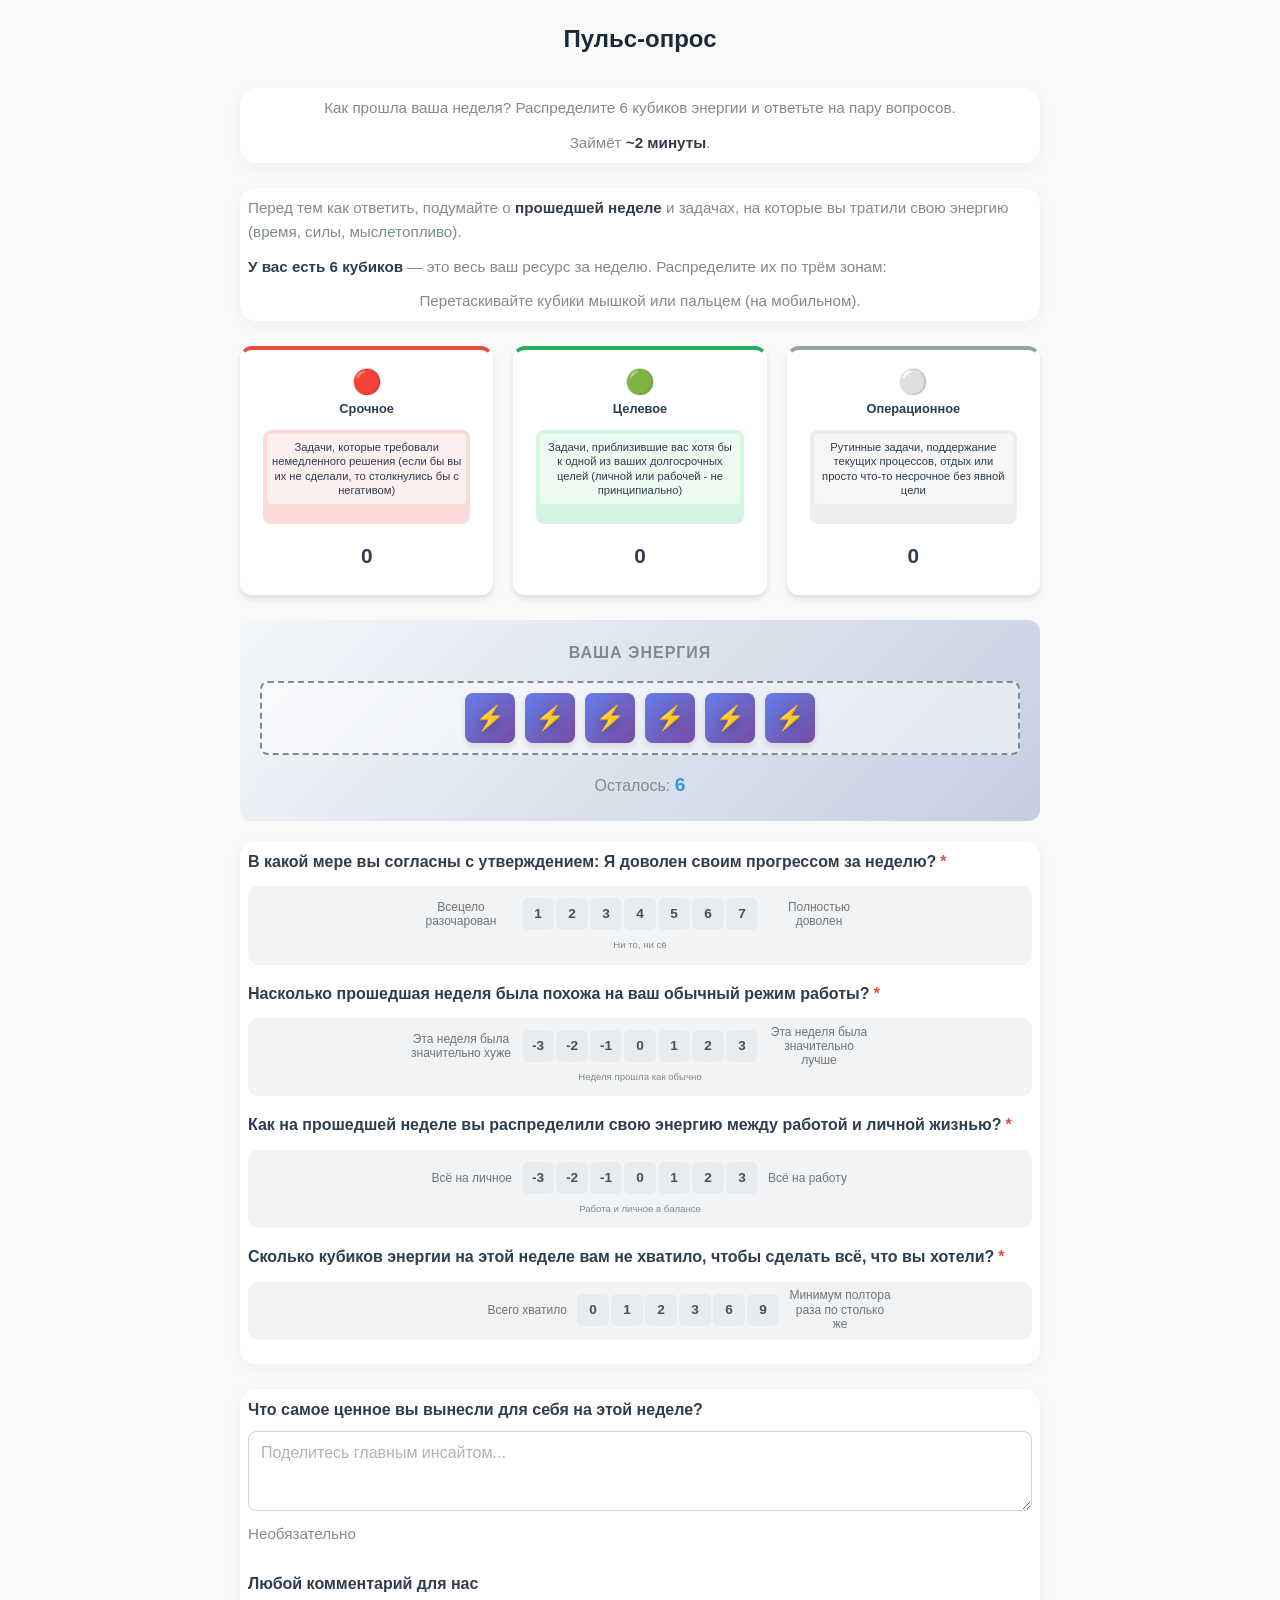
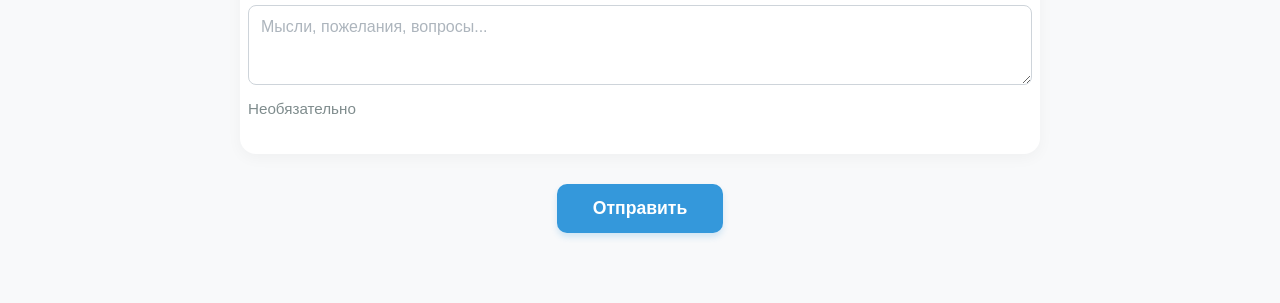
==== Survey-Pulse-Q3-2026/index.html @ b4b60b42 "всякая шняга" ====
<!DOCTYPE html>
<html lang="ru">
<head>
<meta charset="UTF-8">
<meta name="viewport" content="width=device-width, initial-scale=1.0">
<title>Пульс-опрос</title>
<link rel="icon" type="image/svg+xml" href="favicon.svg">
<link rel="stylesheet" href="style.css">
</head>
<body>

<div class="app-container">

    <!-- Главная страница -->
    <section id="survey-page" class="page active">
        <h1>Пульс-опрос</h1>

        <div class="card intro-card">
            <p>Как прошла ваша неделя? Распределите 6 кубиков энергии и ответьте на пару вопросов.</p>
            <p>Займёт <strong>~2 минуты</strong>.</p>
        </div>

        <!-- Инструкция и легенда -->
        <div class="card">
            <p>Перед тем как ответить, подумайте о <strong>прошедшей неделе</strong> и задачах, на которые вы тратили свою энергию (время, силы, мыслетопливо).</p>
            <p><strong>У вас есть 6 кубиков</strong> — это весь ваш ресурс за неделю. Распределите их по трём зонам:</p>
            <p style="text-align: center; color: var(--text-muted);">Перетаскивайте кубики мышкой или пальцем (на мобильном).</p>
        </div>

        <!-- Три зоны для сброса кубиков (теперь выше пула) -->
        <div class="zones-container">
            <!-- Зона 1: Срочное -->
            <div class="zone reactive-zone" data-zone="reactive">
                <div class="zone-header">
                    <span class="zone-icon">🔴</span>
                    <h3>Срочное</h3>
                </div>
<div class="zone-drop-area" id="reactive-zone">
                    <div class="zone-definition">
                        Задачи, которые требовали немедленного решения (если бы вы их не сделали, то столкнулись бы с негативом)
                    </div>
                    <div class="zone-cubes" id="reactive-cubes"></div>
                </div>
                <div class="zone-counter">
                    <span class="count-value">0</span>
                </div>
            </div>

            <!-- Зона 2: Целевое -->
            <div class="zone proactive-zone" data-zone="proactive">
                <div class="zone-header">
                    <span class="zone-icon">🟢</span>
                    <h3>Целевое</h3>
                </div>
<div class="zone-drop-area" id="proactive-zone">
                    <div class="zone-definition">
                        Задачи, приблизившие вас хотя бы к одной из ваших долгосрочных целей (личной или рабочей - не принципиально)
                    </div>
                    <div class="zone-cubes" id="proactive-cubes"></div>
                </div>
                <div class="zone-counter">
                    <span class="count-value">0</span>
                </div>
            </div>

            <!-- Зона 3: Операционное -->
            <div class="zone operational-zone" data-zone="operational">
                <div class="zone-header">
                    <span class="zone-icon">⚪</span>
                    <h3>Операционное</h3>
                </div>
<div class="zone-drop-area" id="operational-zone">
                    <div class="zone-definition">
                        Рутинные задачи, поддержание текущих процессов, отдых или просто что-то несрочное без явной цели
                    </div>
                    <div class="zone-cubes" id="operational-cubes"></div>
                </div>
                <div class="zone-counter">
                    <span class="count-value">0</span>
                </div>
            </div>
        </div>

        <!-- Зона пула (источник кубиков) -->
        <div class="pool-container" id="pool">
            <div class="pool-label">Ваша энергия</div>
            <div class="pool-slots" id="pool-slots">
                <!-- Кубики будут добавлены через JS -->
            </div>
            <div class="pool-counter">
                Осталось: <span id="available-cubes">—</span>
            </div>
        </div>

        <!-- Вопрос про удовлетворённость прогрессом -->
        <div class="card">
            <div class="likert-scale-group">
                <label>В какой мере вы согласны с утверждением: Я доволен своим прогрессом за неделю?<span class="required-star">*</span></label>
                <div class="likert-center-scale">
                    <span class="likert-center-label left">Всецело разочарован</span>

                    <input type="radio" name="satisfaction" id="sat-1" value="1">
                    <label for="sat-1">1</label>

                    <input type="radio" name="satisfaction" id="sat-2" value="2">
                    <label for="sat-2">2</label>

                    <input type="radio" name="satisfaction" id="sat-3" value="3">
                    <label for="sat-3">3</label>

                    <input type="radio" name="satisfaction" id="sat-4" value="4">
                    <label for="sat-4">4</label>

                    <input type="radio" name="satisfaction" id="sat-5" value="5">
                    <label for="sat-5">5</label>

                    <input type="radio" name="satisfaction" id="sat-6" value="6">
                    <label for="sat-6">6</label>

                    <input type="radio" name="satisfaction" id="sat-7" value="7">
                    <label for="sat-7" class="hint-trigger">7</label>

                    <span class="likert-center-label right hint-target">Полностью доволен</span>
                    <p class="center-scale-note">Ни то, ни сё</p>
                </div>
            </div>

            <!-- Насколько показательная неделя (-3 до +3) -->
            <div class="likert-scale-group">
                <label>Насколько прошедшая неделя была похожа на ваш обычный режим работы?<span class="required-star">*</span></label>
                <div class="likert-center-scale">
                    <span class="likert-center-label left">Эта неделя была значительно хуже</span>

                    <input type="radio" name="representative" id="rep--3" value="-3">
                    <label for="rep--3">-3</label>

                    <input type="radio" name="representative" id="rep--2" value="-2">
                    <label for="rep--2">-2</label>

                    <input type="radio" name="representative" id="rep--1" value="-1">
                    <label for="rep--1">-1</label>

                    <input type="radio" name="representative" id="rep-0" value="0">
                    <label for="rep-0">0</label>

                    <input type="radio" name="representative" id="rep-1" value="1">
                    <label for="rep-1">1</label>

                    <input type="radio" name="representative" id="rep-2" value="2">
                    <label for="rep-2">2</label>

                    <input type="radio" name="representative" id="rep-3" value="3">
                    <label for="rep-3">3</label>

                    <span class="likert-center-label right">Эта неделя была значительно лучше</span>
                    <p class="center-scale-note">Неделя прошла как обычно</p>
                </div>
            </div>

            <!-- Доля работы (-3 до +3) -->
            <div class="likert-scale-group">
                <label>Как на прошедшей неделе вы распределили свою энергию между работой и личной жизнью?<span class="required-star">*</span></label>
                <div class="likert-center-scale">
                    <span class="likert-center-label left">Всё на личное</span>

                    <input type="radio" name="work_life" id="wl--3" value="-3">
                    <label for="wl--3">-3</label>

                    <input type="radio" name="work_life" id="wl--2" value="-2">
                    <label for="wl--2">-2</label>

                    <input type="radio" name="work_life" id="wl--1" value="-1">
                    <label for="wl--1">-1</label>

                    <input type="radio" name="work_life" id="wl-0" value="0">
                    <label for="wl-0">0</label>

                    <input type="radio" name="work_life" id="wl-1" value="1">
                    <label for="wl-1">1</label>

                    <input type="radio" name="work_life" id="wl-2" value="2">
                    <label for="wl-2">2</label>

                    <input type="radio" name="work_life" id="wl-3" value="3">
                    <label for="wl-3">3</label>

                    <span class="likert-center-label right">Всё на работу</span>
                    <p class="center-scale-note">Работа и личное в балансе</p>
                </div>
            </div>

            <!-- Энергетический дефицит -->
            <div class="likert-scale-group">
                <label>Сколько кубиков энергии на этой неделе вам не хватило, чтобы сделать всё, что вы хотели?<span class="required-star">*</span></label>
                <div class="likert-deficit-scale">
                    <span class="likert-deficit-label left">Всего хватило</span>

                    <input type="radio" name="energy_deficit" id="def-0" value="0">
                    <label for="def-0">0</label>

                    <input type="radio" name="energy_deficit" id="def-1" value="1">
                    <label for="def-1">1</label>

                    <input type="radio" name="energy_deficit" id="def-2" value="2">
                    <label for="def-2">2</label>

                    <input type="radio" name="energy_deficit" id="def-3" value="3">
                    <label for="def-3">3</label>

                    <input type="radio" name="energy_deficit" id="def-6" value="6">
                    <label for="def-6">6</label>

                    <input type="radio" name="energy_deficit" id="def-9" value="9">
                    <label for="def-9">9</label>

                    <span class="likert-deficit-label right">Минимум полтора раза по столько же</span>
                </div>
            </div>

        </div>

        <!-- Текстовые поля -->
        <div class="card">
            <div class="text-field">
                <label for="takeaway">Что самое ценное вы вынесли для себя на этой неделе?</label>
                <textarea id="takeaway" placeholder="Поделитесь главным инсайтом..." rows="3"></textarea>
                <p class="field-hint">Необязательно</p>
            </div>

            <div class="text-field">
                <label for="comment">Любой комментарий для нас</label>
                <textarea id="comment" placeholder="Мысли, пожелания, вопросы..." rows="3"></textarea>
                <p class="field-hint">Необязательно</p>
            </div>
        </div>

        <div class="actions">
            <button id="btn-submit" class="btn btn-primary btn-large">Отправить</button>
        </div>
    </section>

    <!-- Страница благодарности -->
    <section id="thank-you" class="page">
        <div class="thank-you">
            <div class="emoji">🙏</div>
            <h1>Спасибо!</h1>
            <p>Ваши ответы сохранены.</p>
        </div>
    </section>

</div>

<script src="drag-drop.js"></script>
<script src="app.js"></script>
</body>
</html>
---- Survey-Pulse-Q3-2026/style.css ----
/* ============================================
   Пульс-опрос: точная копия стилей из исследования валидации
   ============================================ */

:root {
    --primary-color: #3498db;
    --bg-color: #f8f9fa;
    --card-bg: #ffffff;
    --text-main: #2c3e50;
    --text-muted: #7f8c8d;

    /* Цвета зон */
    --color-reactive: #e74c3c;
    --color-reactive-light: #fadbd8;
    --color-proactive: #27ae60;
    --color-proactive-light: #d5f5e3;
    --color-operational: #95a5a6;
    --color-operational-light: #ebedef;

    --shadow: 0 4px 6px rgba(0, 0, 0, 0.1);
    --shadow-hover: 0 6px 12px rgba(0, 0, 0, 0.15);
    --radius: 12px;
    --radius-sm: 8px;
    --transition: all 0.3s ease;
}

* { margin: 0; padding: 0; box-sizing: border-box; }

body {
    font-family: -apple-system, BlinkMacSystemFont, "Segoe UI", Roboto, Arial, sans-serif;
    padding: 20px;
    background: var(--bg-color);
    color: var(--text-main);
    line-height: 1.6;
}

.app-container { max-width: 800px; margin: 0 auto; }

h1 {
    text-align: center; margin-bottom: 30px;
    font-weight: 800; color: #1a2a3a;
}

h2, h3 { margin-top: 0; color: #2c3e50; }

.page { display: none; animation: fadeIn 0.4s ease; }
.page.active { display: block; }
@keyframes fadeIn { from { opacity: 0; transform: translateY(10px); } to { opacity: 1; transform: translateY(0); } }

/* Карточки */
.card {
    background: var(--card-bg);
    padding: 8px;
    border-radius: 16px;
    box-shadow: 0 4px 15px rgba(0,0,0,0.04);
    margin-bottom: 25px;
}
.card p { margin-bottom: 10px; color: var(--text-muted); font-size: 0.95rem; }
.card p:last-child { margin-bottom: 0; }
.card p strong { color: var(--text-main); }
.card .center-scale-note { font-size: 0.6rem; }

.intro-card { text-align: center; }

/* === Легенда зон === */
.zones-legend {
    display: flex;
    flex-direction: column;
    gap: 15px;
    margin-bottom: 20px;
    padding: 0;
    background: transparent;
    border-radius: 0;
}

.legend-item {
    display: flex; gap: 12px; padding: 12px;
    border-radius: 8px; border-left: 3px solid;
    background: transparent;
}

.legend-item.reactive { border-color: var(--color-reactive); }
.legend-item.proactive { border-color: var(--color-proactive); }
.legend-item.operational { border-color: var(--color-operational); }

.legend-icon { font-size: 1.8rem; flex-shrink: 0; }
.legend-item strong { display: block; font-size: 1rem; margin-bottom: 5px; color: var(--text-main); }
.legend-item p { font-size: 0.8rem; line-height: 1.4; color: var(--text-main); margin: 0; }

.legend-hint {
    text-align: center;
    font-size: 0.85rem;
    color: var(--text-muted);
    margin-top: 8px;
    display: flex;
    align-items: center;
    justify-content: center;
    gap: 6px;
}
.legend-hint::before {
    content: "ℹ️";
    font-size: 1rem;
}

.drag-hint { text-align: center; color: var(--text-muted); font-size: 0.9rem; margin-top: 15px; }

/* === Pool === */
.pool-container {
    background: linear-gradient(135deg, #f5f7fa 0%, #c3cfe2 100%);
    padding: 20px; border-radius: var(--radius);
    margin-bottom: 20px; text-align: center;
}

.pool-label {
    font-size: 1rem; font-weight: 600; color: var(--text-muted);
    margin-bottom: 15px; text-transform: uppercase; letter-spacing: 1px;
}

.pool-slots {
    display: flex; justify-content: center; flex-wrap: wrap; gap: 10px;
    min-height: 60px; padding: 10px;
    border: 2px dashed var(--text-muted); border-radius: var(--radius-sm);
    background: rgba(255, 255, 255, 0.5); transition: var(--transition);
}
.pool-slots.drag-over { border-color: var(--primary-color); background: rgba(52, 152, 219, 0.1); }

.pool-counter { margin-top: 15px; font-size: 1rem; color: var(--text-muted); }
.pool-counter #available-cubes { font-weight: bold; color: var(--primary-color); font-size: 1.2rem; }

/* === Zones === */
.zones-container {
    display: grid; grid-template-columns: repeat(3, 1fr);
    gap: 20px; margin-bottom: 25px;
}

.zone {
    background: var(--card-bg); border-radius: var(--radius); padding: 20px;
    box-shadow: var(--shadow); transition: var(--transition);
    border: 3px solid transparent; min-height: 180px;
    display: flex; flex-direction: column;
}
.zone:hover { box-shadow: var(--shadow-hover); }
.zone.drag-over { transform: scale(1.02); border-color: var(--primary-color); }

.zone-header {
    display: flex; flex-direction: column; align-items: center; gap: 5px;
    margin-bottom: 10px; flex-shrink: 0;
}
.zone-header h3 { font-size: 0.8rem; color: var(--text-main); text-align: center; margin: 0; }
.zone-icon { font-size: 1.5rem; line-height: 1; }

.zone-drop-area {
    min-height: 80px; background: rgba(0, 0, 0, 0.03);
    border-radius: var(--radius-sm); padding: 4px;
    display: flex; flex-wrap: wrap; gap: 8px;
    align-items: flex-start; justify-content: center;
    transition: var(--transition); flex: 1;
}
.zone-drop-area.drag-over { background: rgba(52, 152, 219, 0.1); border: 2px dashed var(--primary-color); }

.zone-definition {
    width: 100%;
    font-size: 0.7rem;
    color: var(--text-main);
    text-align: center;
    line-height: 1.3;
    margin-bottom: 8px;
    padding: 6px 4px;
    background: rgba(255, 255, 255, 0.6);
    border-radius: 4px;
}

.zone-cubes { display: flex; flex-wrap: wrap; gap: 8px; justify-content: center; }

.zone-counter { text-align: center; margin-top: 15px; font-size: 1rem; color: var(--text-muted); }
.zone-counter .count-value { font-weight: bold; font-size: 1.3rem; color: var(--text-main); }

/* Цвета зон */
.reactive-zone { border-top: 4px solid var(--color-reactive); }
.reactive-zone .zone-drop-area { background: var(--color-reactive-light); }
.proactive-zone { border-top: 4px solid var(--color-proactive); }
.proactive-zone .zone-drop-area { background: var(--color-proactive-light); }
.operational-zone { border-top: 4px solid var(--color-operational); }
.operational-zone .zone-drop-area { background: var(--color-operational-light); }

/* === Energy Cube === */
.energy-cube {
    width: 50px; height: 50px;
    background: linear-gradient(135deg, #667eea 0%, #764ba2 100%);
    border-radius: var(--radius-sm);
    display: flex; align-items: center; justify-content: center;
    cursor: grab; user-select: none;
    box-shadow: var(--shadow); transition: var(--transition);
    touch-action: none;
}
.energy-cube:hover { transform: scale(1.1); box-shadow: var(--shadow-hover); }
.energy-cube:active { cursor: grabbing; }
.energy-cube.dragging { opacity: 0.5; transform: scale(1.2); }
.energy-cube span { font-size: 1.5rem; filter: drop-shadow(0 2px 4px rgba(0,0,0,0.3)); }

/* === Кнопки === */
.actions { display: flex; justify-content: center; margin-top: 30px; margin-bottom: 50px; }
.btn {
    padding: 12px 30px; border: none; border-radius: 10px;
    font-size: 16px; font-weight: 600; cursor: pointer; transition: all 0.2s ease;
}
.btn:disabled { opacity: 0.5; cursor: not-allowed; }
.btn-primary {
    background: var(--primary-color); color: white;
    box-shadow: 0 4px 6px rgba(52, 152, 219, 0.2);
}
.btn-primary:hover:not(:disabled) {
    background: #2980b9; transform: translateY(-2px);
    box-shadow: 0 6px 12px rgba(52, 152, 219, 0.3);
}
.btn-large { font-size: 1.1rem; padding: 14px 36px; }

/* === Likert: центрированная шкала (-3..+3) === */
.required-star { color: #e74c3c; margin-left: 4px; font-weight: 700; }

.likert-scale-group { margin-bottom: 16px; }
.likert-scale-group > label { font-weight: 700; margin-bottom: 12px; display: block; font-size: 1rem; }

.likert-center-scale {
    display: grid; grid-template-columns: auto repeat(7, 32px) auto;
    grid-template-rows: auto auto; gap: 2px; align-items: center;
    background: #f1f3f5; padding: 12px 8px; border-radius: 10px;
    position: relative; justify-content: center;
}
.likert-center-scale input[type="radio"] { display: none; }
.likert-center-scale label {
    width: 32px; height: 32px; display: flex; align-items: center; justify-content: center;
    background: #e9ecef; border-radius: 6px; font-size: 0.85rem; font-weight: 600;
    cursor: pointer; transition: all 0.15s ease; color: #495057;
}
.likert-center-scale label:hover { background: #dee2e6; }
.likert-center-scale input[type="radio"]:checked + label {
    background: var(--primary-color); color: white; box-shadow: 0 2px 4px rgba(52,152,219,0.3);
}
.likert-center-label {
    font-size: 0.75rem; color: #6c757d; line-height: 1.2; text-align: center;
    display: flex; align-items: center; height: 32px; box-sizing: border-box; width: 110px;
}
.likert-center-label.left { justify-content: flex-end; padding-right: 8px; }
.likert-center-label.right { justify-content: flex-start; padding-left: 8px; }
.center-scale-note {
    grid-column: 1 / -1; text-align: center; margin-top: 5px;
    font-size: 0.8rem; color: #6c757d;
}

/* === Шкала дефицита === */
.likert-deficit-scale {
    display: grid; grid-template-columns: auto repeat(7, 32px) auto;
    grid-template-rows: auto auto; gap: 2px; align-items: center;
    background: #f1f3f5; padding: 12px 8px; border-radius: 10px;
    position: relative; justify-content: center;
}
.likert-deficit-scale input[type="radio"] { display: none; }
.likert-deficit-scale label {
    width: 32px; height: 32px; display: flex; align-items: center; justify-content: center;
    background: #e9ecef; border-radius: 6px; font-size: 0.85rem; font-weight: 600;
    cursor: pointer; transition: all 0.15s ease; color: #495057;
}
.likert-deficit-scale label:hover { background: #dee2e6; }
.likert-deficit-scale input[type="radio"]:checked + label {
    background: var(--primary-color); color: white; box-shadow: 0 2px 4px rgba(52,152,219,0.3);
}
.likert-deficit-label {
    font-size: 0.75rem; color: #6c757d; line-height: 1.2; text-align: center;
    display: flex; align-items: center; height: 32px; box-sizing: border-box; width: 110px;
}
.likert-deficit-label.left { justify-content: flex-end; padding-right: 8px; }
.likert-deficit-label.right { justify-content: flex-start; padding-left: 8px; }

/* Радио вертикальный список */
.radio-vertical-list { display: flex; flex-direction: column; gap: 10px; }
.radio-item { display: flex; align-items: flex-start; gap: 10px; }
.radio-item input[type="radio"] { margin-top: 4px; accent-color: var(--primary-color); flex-shrink: 0; }
.radio-item label { font-size: 0.95rem; color: var(--text-main); cursor: pointer; }

/* Пасхалка - hint при наведении */
.hint-target {
    position: relative;
    cursor: help;
}

.hint-target::after {
    content: "Не смотря на весь пиздец, я сегодня молодец";
    position: absolute;
    bottom: 100%;
    left: 50%;
    transform: translateX(-50%);
    background: #333;
    color: #fff;
    padding: 8px 12px;
    border-radius: 6px;
    font-size: 0.8rem;
    white-space: normal;
    max-width: 250px;
    text-align: center;
    opacity: 0;
    pointer-events: none;
    transition: opacity 0.2s ease;
    z-index: 100;
    margin-bottom: 8px;
    box-shadow: 0 2px 8px rgba(0,0,0,0.2);
}

.hint-target:hover::after {
    opacity: 1;
}

/* Текстовые поля */
.text-field { margin-bottom: 25px; }
.text-field label { display: block; font-weight: 600; margin-bottom: 8px; color: var(--text-main); font-size: 1rem; }
.text-field textarea {
    width: 100%; min-height: 80px; padding: 12px; font-size: 1rem;
    border: 1px solid #ced4da; border-radius: 8px; font-family: inherit; resize: vertical;
    box-sizing: border-box;
}
.text-field textarea:focus { outline: none; border-color: var(--primary-color); box-shadow: 0 0 0 3px rgba(52,152,219,0.15); }
.text-field textarea::placeholder { color: #adb5bd; }
.field-hint { font-size: 0.8rem; color: var(--text-muted); margin-top: 4px; }

/* Спасибо */
.thank-you { text-align: center; padding: 60px 20px; }
.thank-you .emoji { font-size: 3rem; margin-bottom: 16px; }
.thank-you p { color: var(--text-muted); font-size: 1.1rem; }

/* === Адаптивность === */
@media (max-width: 768px) {
    .zones-container { gap: 10px; }
    .zone { min-height: 150px; padding: 5px; }
    .zone-drop-area { min-height: 60px; }
    .zones-legend { grid-template-columns: 1fr; gap: 10px; padding: 15px; }
    .likert-center-scale { grid-template-columns: auto repeat(7, 26px) auto; }
    .likert-center-scale label { width: 26px; height: 26px; font-size: 0.7rem; }
    .likert-center-label { font-size: 0.6rem; width: 70px; }
    .likert-deficit-scale { grid-template-columns: auto repeat(7, 26px) auto; }
    .likert-deficit-scale label { width: 26px; height: 26px; font-size: 0.7rem; }
    .likert-deficit-label { font-size: 0.6rem; width: 70px; }
}

@media (max-width: 480px) {
    body { padding: 12px; }
    h1 { font-size: 1.3rem; margin-bottom: 20px; }
    .card { padding: 8px; border-radius: 12px; }
    .energy-cube { width: 44px; height: 44px; }
    .energy-cube span { font-size: 1.3rem; }
    .pool-slots { gap: 8px; }
    .btn { padding: 10px 24px; font-size: 0.95rem; }
    .btn-large { padding: 12px 30px; }
    .legend-item p { font-size: 0.75rem; }
}
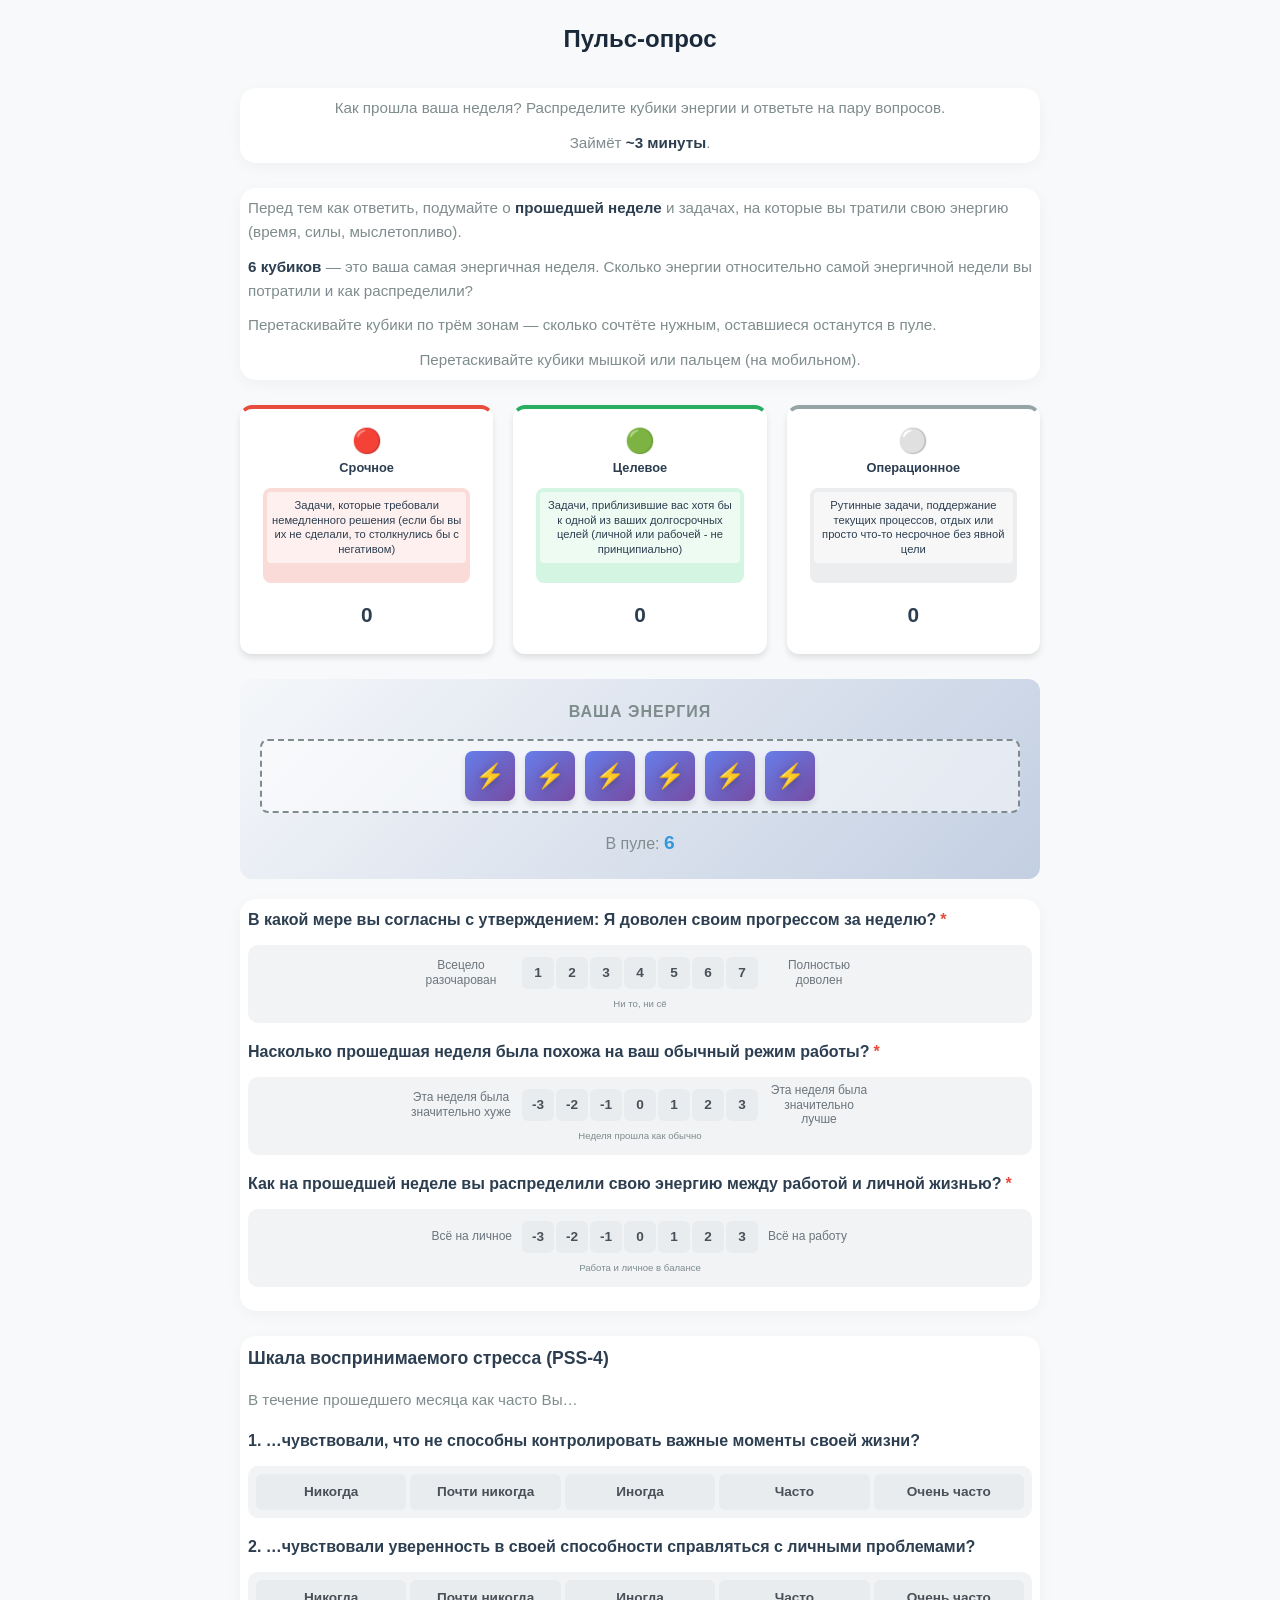
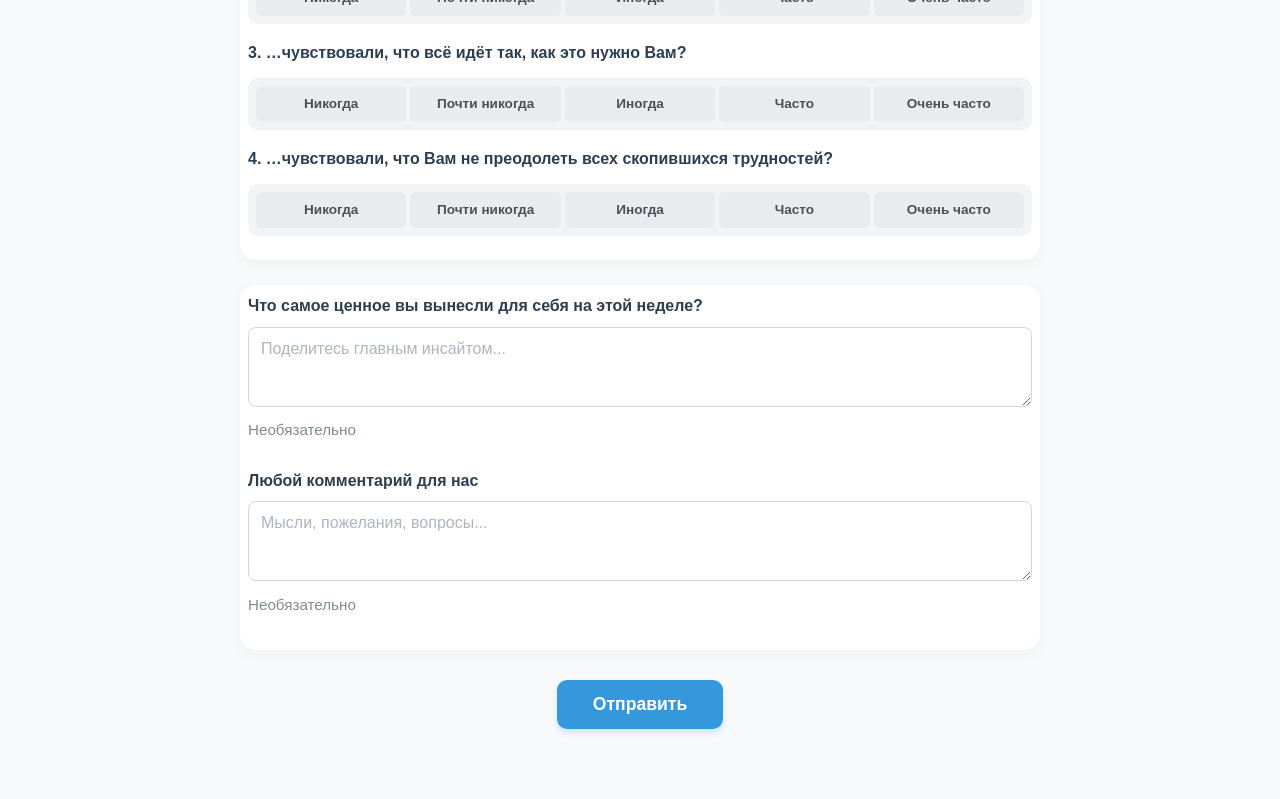
==== commit 4a675bda: "Добавил пульс-опрос на Q3-2026" ====
--- a/Survey-Pulse-Q3-2026/index.html
+++ b/Survey-Pulse-Q3-2026/index.html
@@ -16,14 +16,15 @@
         <h1>Пульс-опрос</h1>
 
         <div class="card intro-card">
-            <p>Как прошла ваша неделя? Распределите 6 кубиков энергии и ответьте на пару вопросов.</p>
-            <p>Займёт <strong>~2 минуты</strong>.</p>
+            <p>Как прошла ваша неделя? Распределите кубики энергии и ответьте на пару вопросов.</p>
+            <p>Займёт <strong>~3 минуты</strong>.</p>
         </div>
 
         <!-- Инструкция и легенда -->
         <div class="card">
             <p>Перед тем как ответить, подумайте о <strong>прошедшей неделе</strong> и задачах, на которые вы тратили свою энергию (время, силы, мыслетопливо).</p>
-            <p><strong>У вас есть 6 кубиков</strong> — это весь ваш ресурс за неделю. Распределите их по трём зонам:</p>
+            <p><strong>6 кубиков</strong> — это ваша самая энергичная неделя. Сколько энергии относительно самой энергичной недели вы потратили и как распределили?</p>
+            <p>Перетаскивайте кубики по трём зонам — сколько сочтёте нужным, оставшиеся останутся в пуле.</p>
             <p style="text-align: center; color: var(--text-muted);">Перетаскивайте кубики мышкой или пальцем (на мобильном).</p>
         </div>
 
@@ -88,7 +89,7 @@
                 <!-- Кубики будут добавлены через JS -->
             </div>
             <div class="pool-counter">
-                Осталось: <span id="available-cubes">—</span>
+                В пуле: <span id="available-cubes">6</span>
             </div>
         </div>
 
@@ -188,35 +189,56 @@
                     <p class="center-scale-note">Работа и личное в балансе</p>
                 </div>
             </div>
-
-            <!-- Энергетический дефицит -->
-            <div class="likert-scale-group">
-                <label>Сколько кубиков энергии на этой неделе вам не хватило, чтобы сделать всё, что вы хотели?<span class="required-star">*</span></label>
-                <div class="likert-deficit-scale">
-                    <span class="likert-deficit-label left">Всего хватило</span>
-
-                    <input type="radio" name="energy_deficit" id="def-0" value="0">
-                    <label for="def-0">0</label>
-
-                    <input type="radio" name="energy_deficit" id="def-1" value="1">
-                    <label for="def-1">1</label>
-
-                    <input type="radio" name="energy_deficit" id="def-2" value="2">
-                    <label for="def-2">2</label>
-
-                    <input type="radio" name="energy_deficit" id="def-3" value="3">
-                    <label for="def-3">3</label>
-
-                    <input type="radio" name="energy_deficit" id="def-6" value="6">
-                    <label for="def-6">6</label>
-
-                    <input type="radio" name="energy_deficit" id="def-9" value="9">
-                    <label for="def-9">9</label>
-
-                    <span class="likert-deficit-label right">Минимум полтора раза по столько же</span>
-                </div>
-            </div>
-
+        </div>
+
+        <!-- PSS-4: Шкала воспринимаемого стресса -->
+        <div class="card">
+            <h2 style="font-size:1.1rem; margin-bottom:16px;">Шкала воспринимаемого стресса (PSS-4)</h2>
+            <p style="margin-bottom:16px;">В течение прошедшего месяца как часто Вы…</p>
+
+            <div class="likert-scale-group">
+                <label>1. …чувствовали, что не способны контролировать важные моменты своей жизни?</label>
+                <div class="likert-horiz-scale">
+                    <input type="radio" name="pss_1" id="pss1-0" value="0"><label for="pss1-0">Никогда</label>
+                    <input type="radio" name="pss_1" id="pss1-1" value="1"><label for="pss1-1">Почти никогда</label>
+                    <input type="radio" name="pss_1" id="pss1-2" value="2"><label for="pss1-2">Иногда</label>
+                    <input type="radio" name="pss_1" id="pss1-3" value="3"><label for="pss1-3">Часто</label>
+                    <input type="radio" name="pss_1" id="pss1-4" value="4"><label for="pss1-4">Очень часто</label>
+                </div>
+            </div>
+
+            <div class="likert-scale-group">
+                <label>2. …чувствовали уверенность в своей способности справляться с личными проблемами?</label>
+                <div class="likert-horiz-scale">
+                    <input type="radio" name="pss_2" id="pss2-0" value="0"><label for="pss2-0">Никогда</label>
+                    <input type="radio" name="pss_2" id="pss2-1" value="1"><label for="pss2-1">Почти никогда</label>
+                    <input type="radio" name="pss_2" id="pss2-2" value="2"><label for="pss2-2">Иногда</label>
+                    <input type="radio" name="pss_2" id="pss2-3" value="3"><label for="pss2-3">Часто</label>
+                    <input type="radio" name="pss_2" id="pss2-4" value="4"><label for="pss2-4">Очень часто</label>
+                </div>
+            </div>
+
+            <div class="likert-scale-group">
+                <label>3. …чувствовали, что всё идёт так, как это нужно Вам?</label>
+                <div class="likert-horiz-scale">
+                    <input type="radio" name="pss_3" id="pss3-0" value="0"><label for="pss3-0">Никогда</label>
+                    <input type="radio" name="pss_3" id="pss3-1" value="1"><label for="pss3-1">Почти никогда</label>
+                    <input type="radio" name="pss_3" id="pss3-2" value="2"><label for="pss3-2">Иногда</label>
+                    <input type="radio" name="pss_3" id="pss3-3" value="3"><label for="pss3-3">Часто</label>
+                    <input type="radio" name="pss_3" id="pss3-4" value="4"><label for="pss3-4">Очень часто</label>
+                </div>
+            </div>
+
+            <div class="likert-scale-group">
+                <label>4. …чувствовали, что Вам не преодолеть всех скопившихся трудностей?</label>
+                <div class="likert-horiz-scale">
+                    <input type="radio" name="pss_4" id="pss4-0" value="0"><label for="pss4-0">Никогда</label>
+                    <input type="radio" name="pss_4" id="pss4-1" value="1"><label for="pss4-1">Почти никогда</label>
+                    <input type="radio" name="pss_4" id="pss4-2" value="2"><label for="pss4-2">Иногда</label>
+                    <input type="radio" name="pss_4" id="pss4-3" value="3"><label for="pss4-3">Часто</label>
+                    <input type="radio" name="pss_4" id="pss4-4" value="4"><label for="pss4-4">Очень часто</label>
+                </div>
+            </div>
         </div>
 
         <!-- Текстовые поля -->
--- a/Survey-Pulse-Q3-2026/style.css
+++ b/Survey-Pulse-Q3-2026/style.css
@@ -246,6 +246,39 @@
 .center-scale-note {
     grid-column: 1 / -1; text-align: center; margin-top: 5px;
     font-size: 0.8rem; color: #6c757d;
+}
+
+/* === Горизонтальная шкала (PSS-4) === */
+.likert-horiz-scale {
+    display: flex;
+    flex-wrap: nowrap;
+    gap: 4px;
+    width: 100%;
+    background: #f1f3f5;
+    padding: 8px 8px;
+    border-radius: 10px;
+}
+.likert-horiz-scale input[type="radio"] { display: none; }
+.likert-horiz-scale label {
+    flex: 1;
+    padding: 10px 2px;
+    border-radius: 6px;
+    background: #e9ecef;
+    font-size: 0.85rem;
+    font-weight: 600;
+    cursor: pointer;
+    transition: all 0.15s ease;
+    color: #495057;
+    display: flex;
+    align-items: center;
+    justify-content: center;
+    text-align: center;
+    white-space: normal; /* Разрешаем перенос текста */
+    line-height: 1.2;
+}
+.likert-horiz-scale label:hover { background: #dee2e6; }
+.likert-horiz-scale input[type="radio"]:checked + label {
+    background: var(--primary-color); color: white; box-shadow: 0 2px 4px rgba(52,152,219,0.3);
 }
 
 /* === Шкала дефицита === */
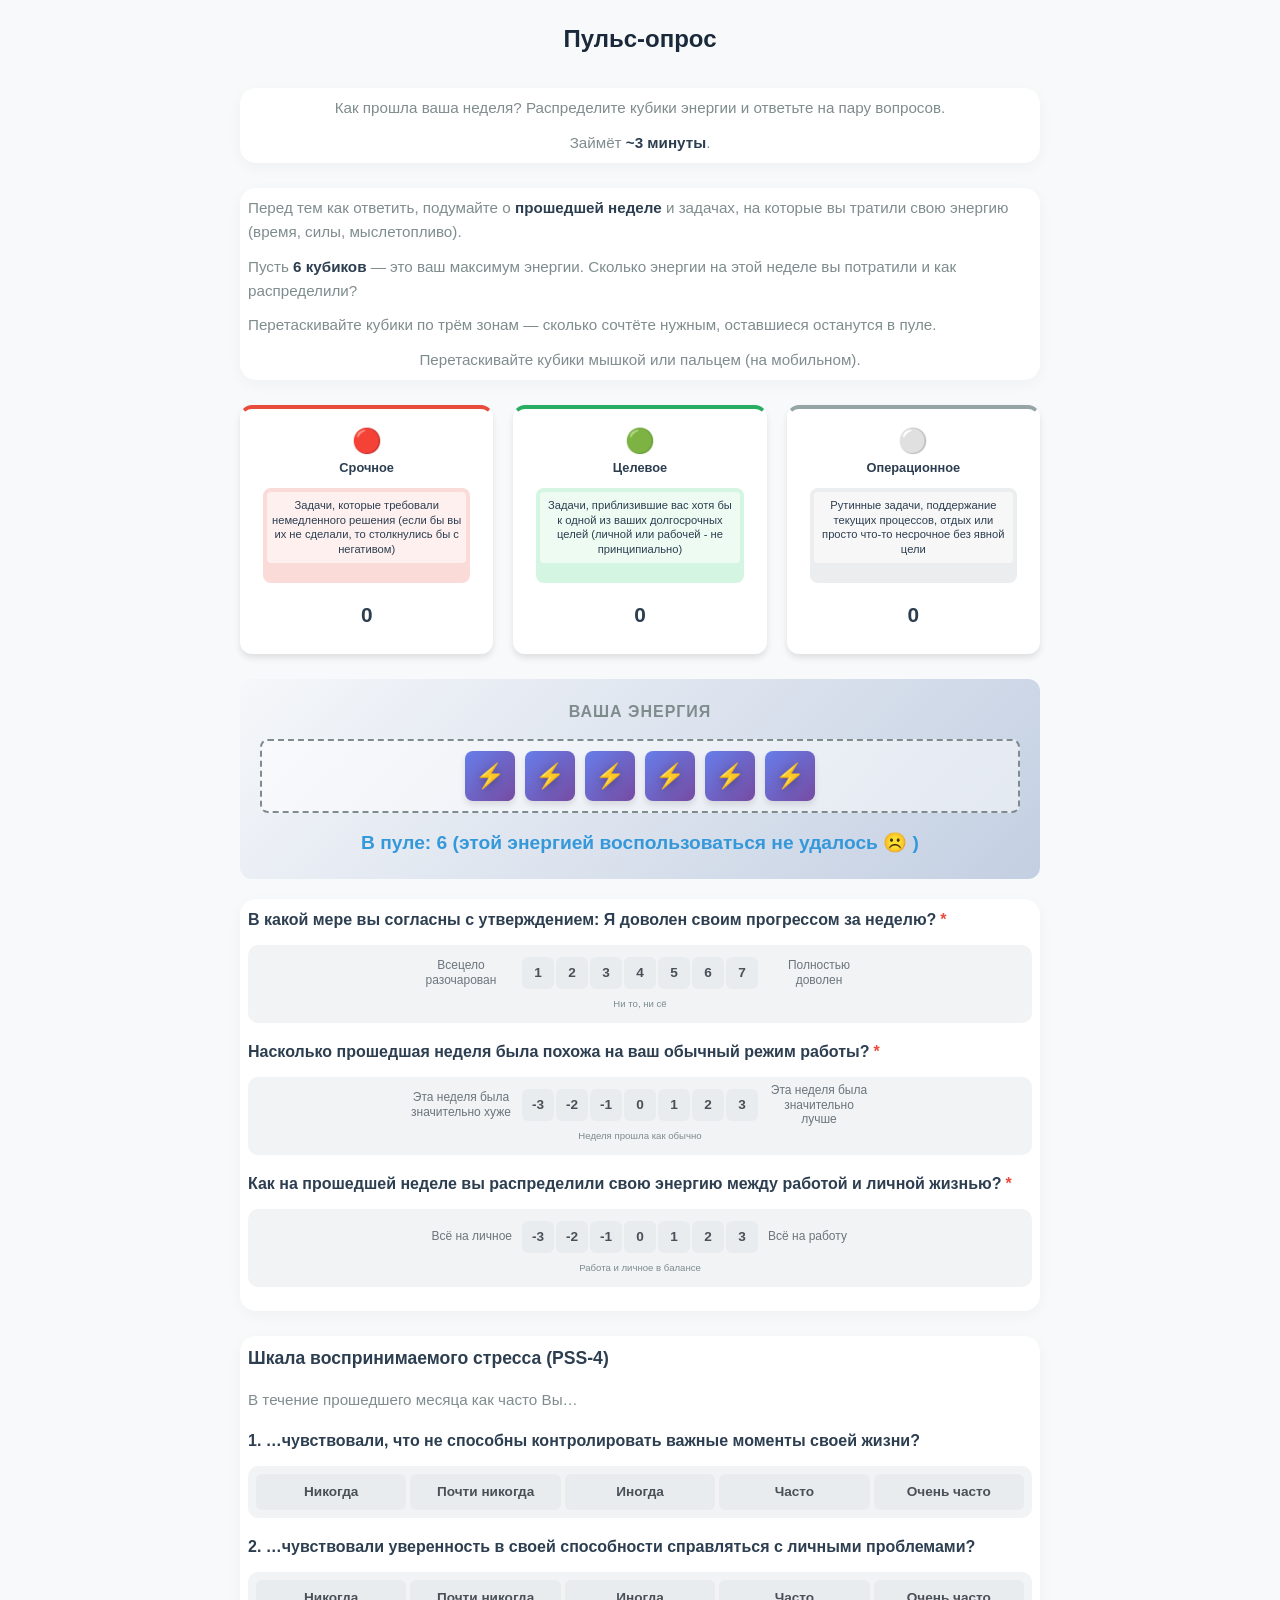
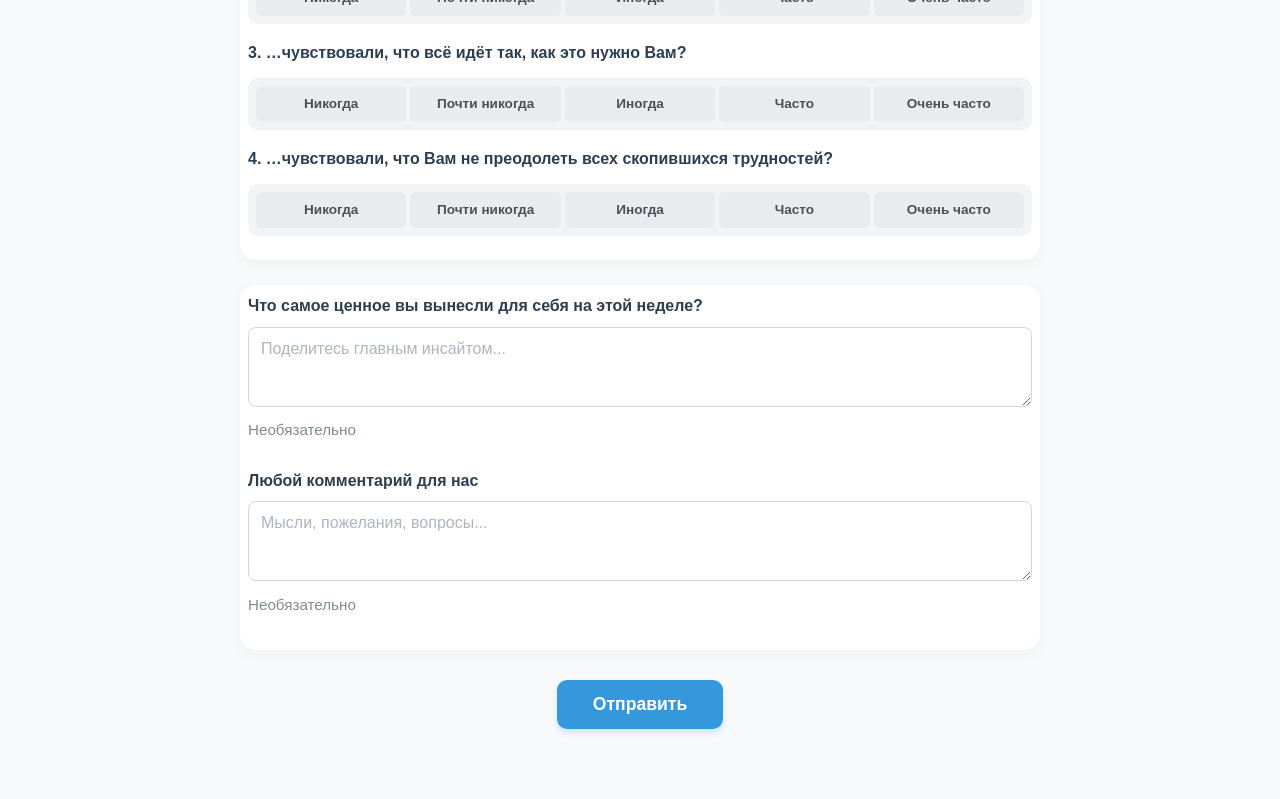
==== commit a0a5e939: "немного косметики и красоты" ====
--- a/Survey-Pulse-Q3-2026/index.html
+++ b/Survey-Pulse-Q3-2026/index.html
@@ -23,7 +23,7 @@
         <!-- Инструкция и легенда -->
         <div class="card">
             <p>Перед тем как ответить, подумайте о <strong>прошедшей неделе</strong> и задачах, на которые вы тратили свою энергию (время, силы, мыслетопливо).</p>
-            <p><strong>6 кубиков</strong> — это ваша самая энергичная неделя. Сколько энергии относительно самой энергичной недели вы потратили и как распределили?</p>
+            <p>Пусть <strong>6 кубиков</strong> — это ваш максимум энергии. Сколько энергии на этой неделе вы потратили и как распределили?</p>
             <p>Перетаскивайте кубики по трём зонам — сколько сочтёте нужным, оставшиеся останутся в пуле.</p>
             <p style="text-align: center; color: var(--text-muted);">Перетаскивайте кубики мышкой или пальцем (на мобильном).</p>
         </div>
@@ -89,7 +89,7 @@
                 <!-- Кубики будут добавлены через JS -->
             </div>
             <div class="pool-counter">
-                В пуле: <span id="available-cubes">6</span>
+                <span id="available-cubes">В пуле: 6 (этой энергией воспользоваться не удалось ☹️ )</span>
             </div>
         </div>
 
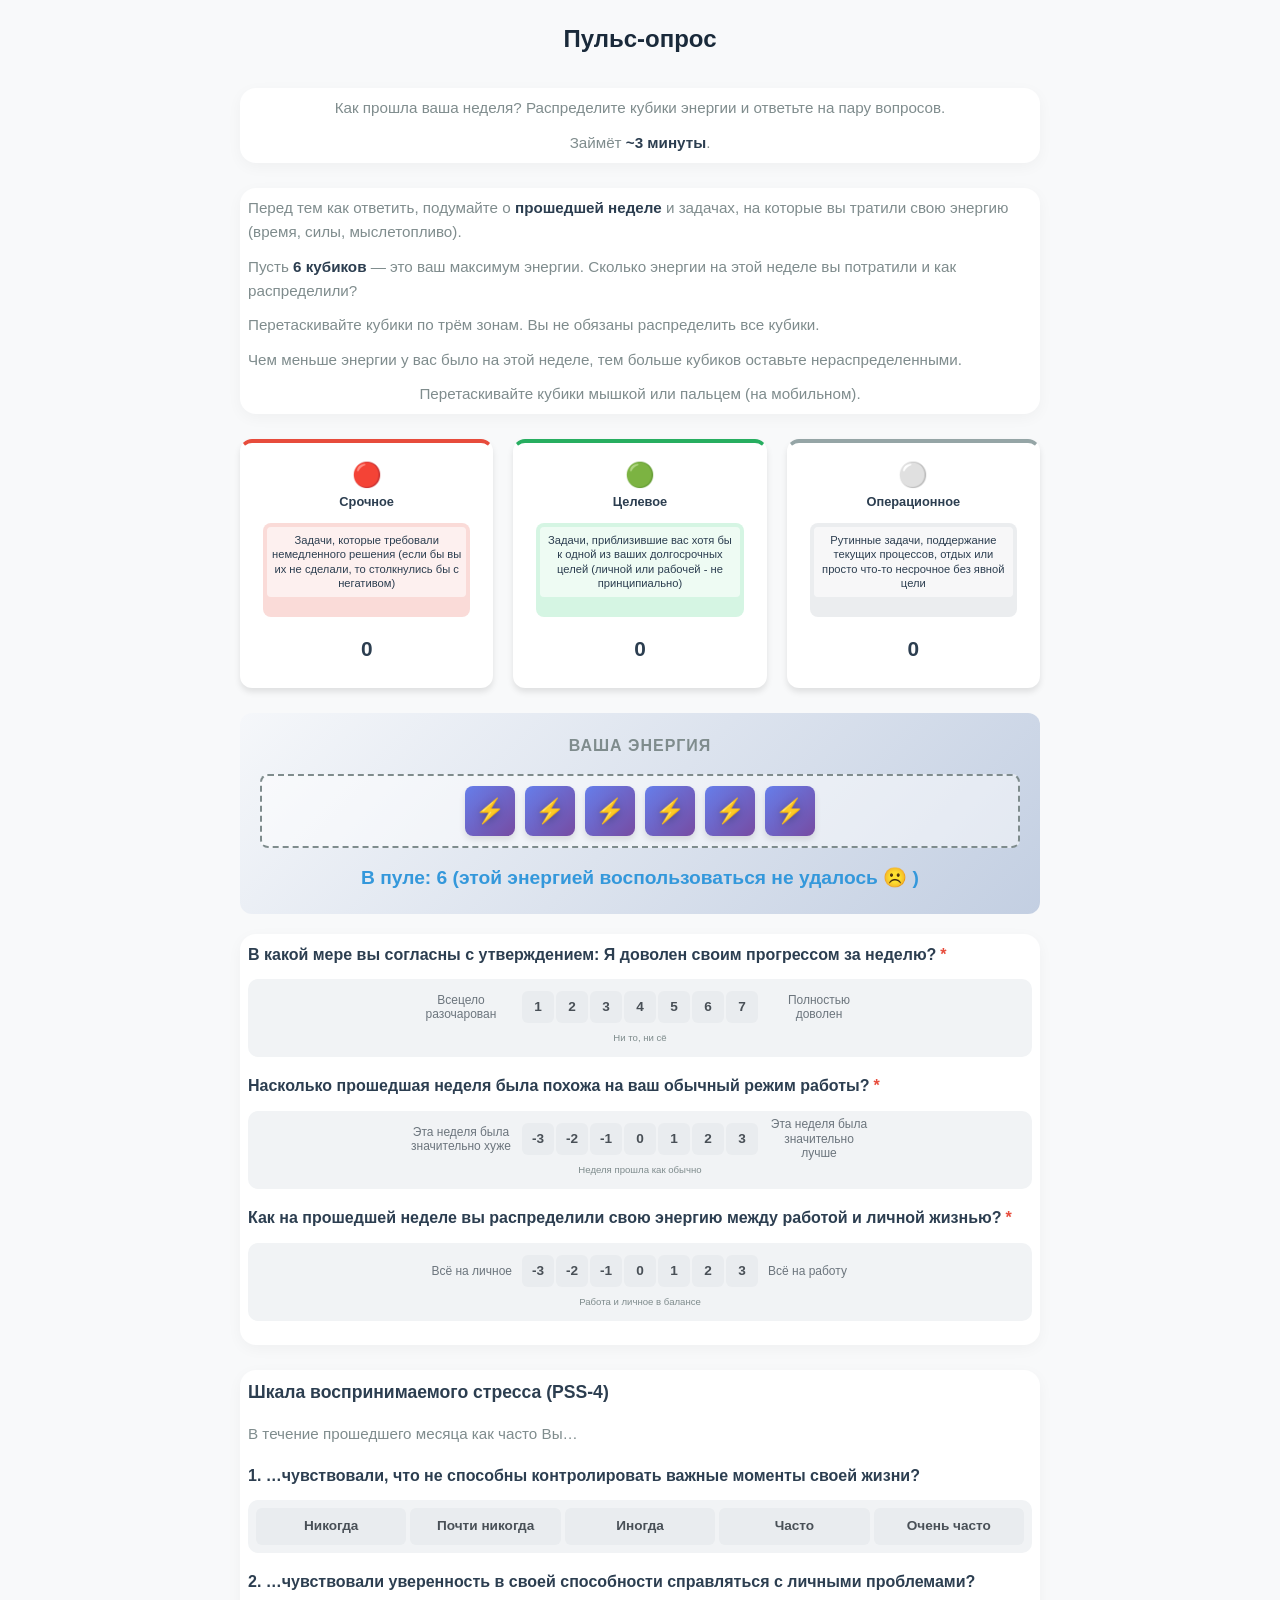
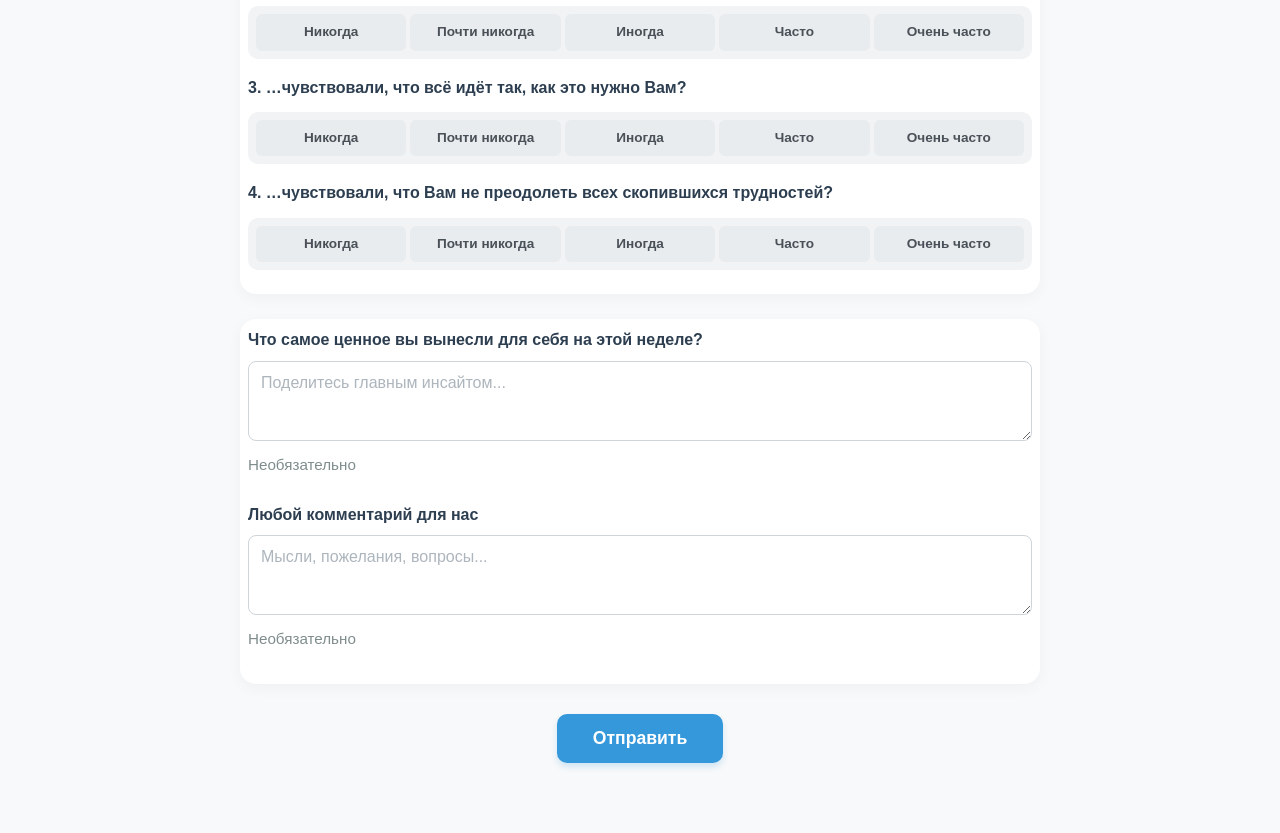
==== commit 55047adb: "Причесал формулировки" ====
--- a/Survey-Pulse-Q3-2026/index.html
+++ b/Survey-Pulse-Q3-2026/index.html
@@ -24,7 +24,8 @@
         <div class="card">
             <p>Перед тем как ответить, подумайте о <strong>прошедшей неделе</strong> и задачах, на которые вы тратили свою энергию (время, силы, мыслетопливо).</p>
             <p>Пусть <strong>6 кубиков</strong> — это ваш максимум энергии. Сколько энергии на этой неделе вы потратили и как распределили?</p>
-            <p>Перетаскивайте кубики по трём зонам — сколько сочтёте нужным, оставшиеся останутся в пуле.</p>
+            <p>Перетаскивайте кубики по трём зонам. Вы не обязаны распределить все кубики.</p>
+            <p>Чем меньше энергии у вас было на этой неделе, тем больше кубиков оставьте нераспределенными.</p>
             <p style="text-align: center; color: var(--text-muted);">Перетаскивайте кубики мышкой или пальцем (на мобильном).</p>
         </div>
 
